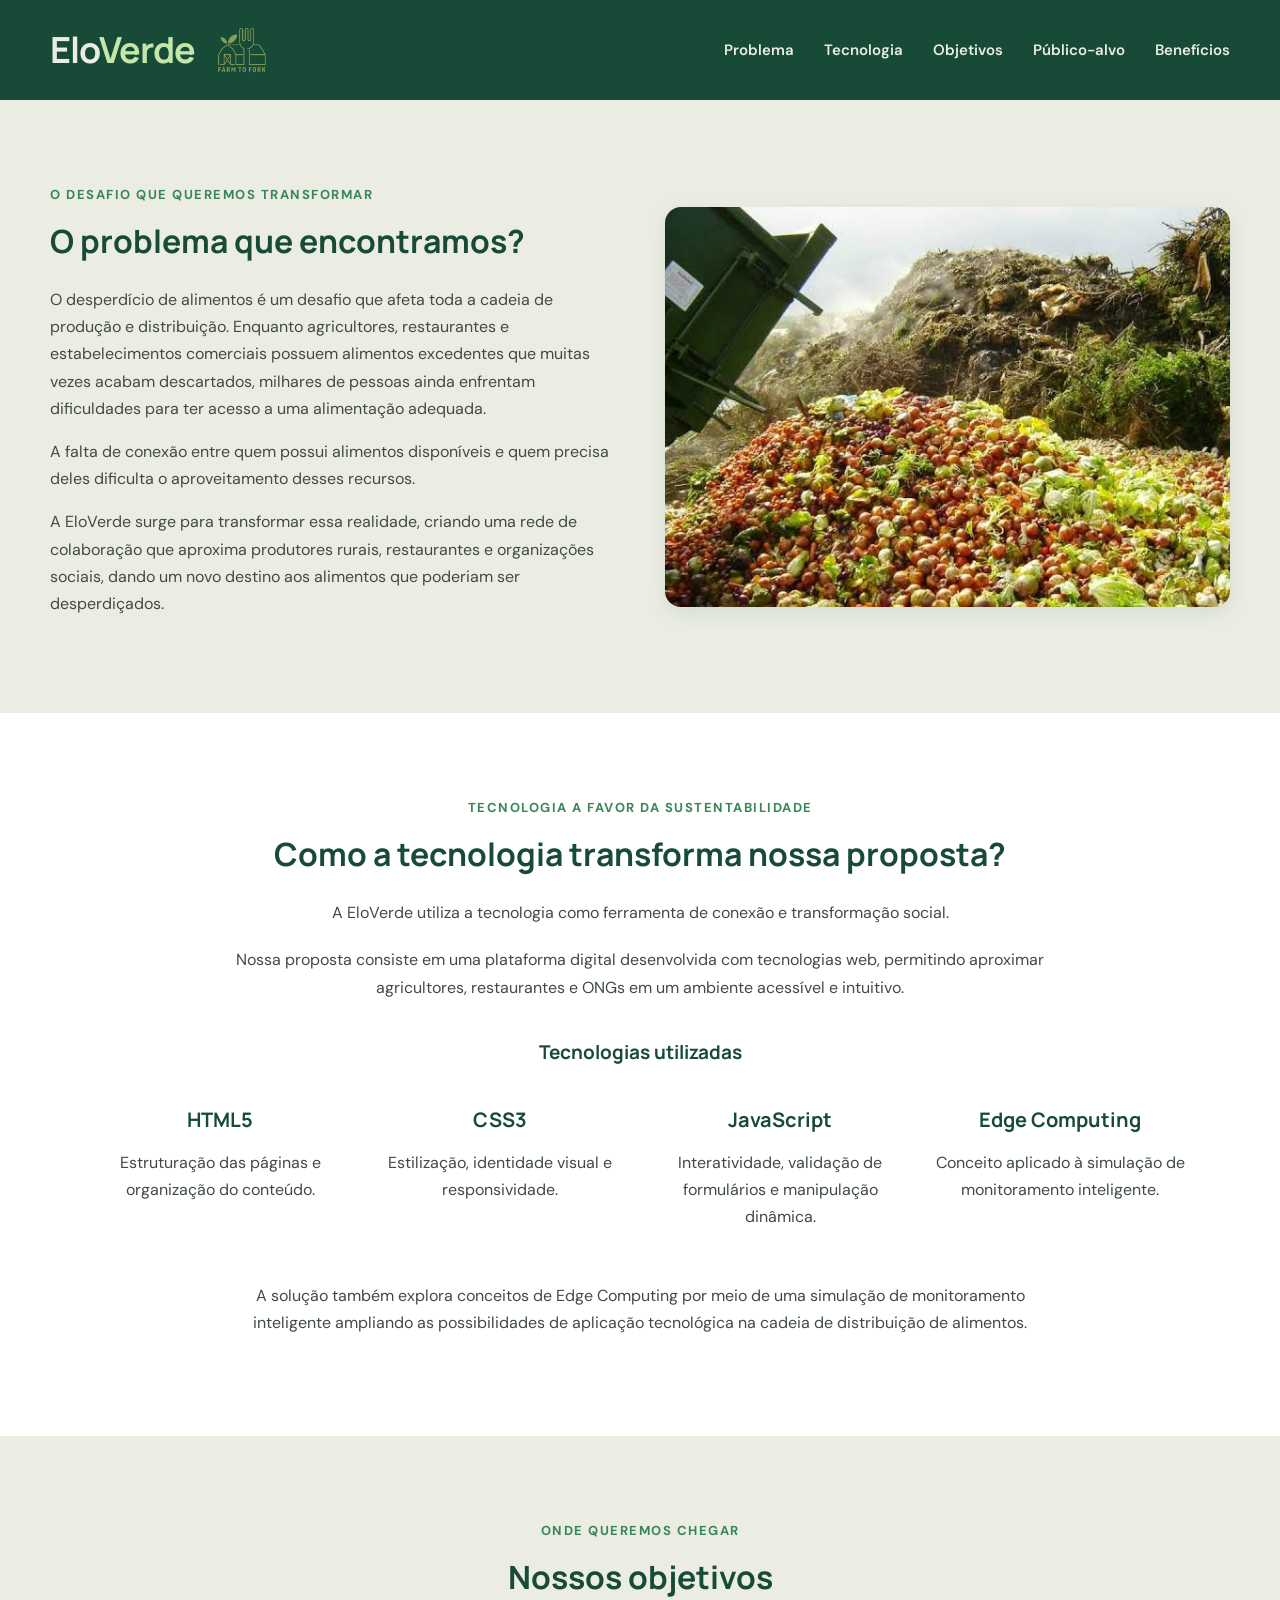
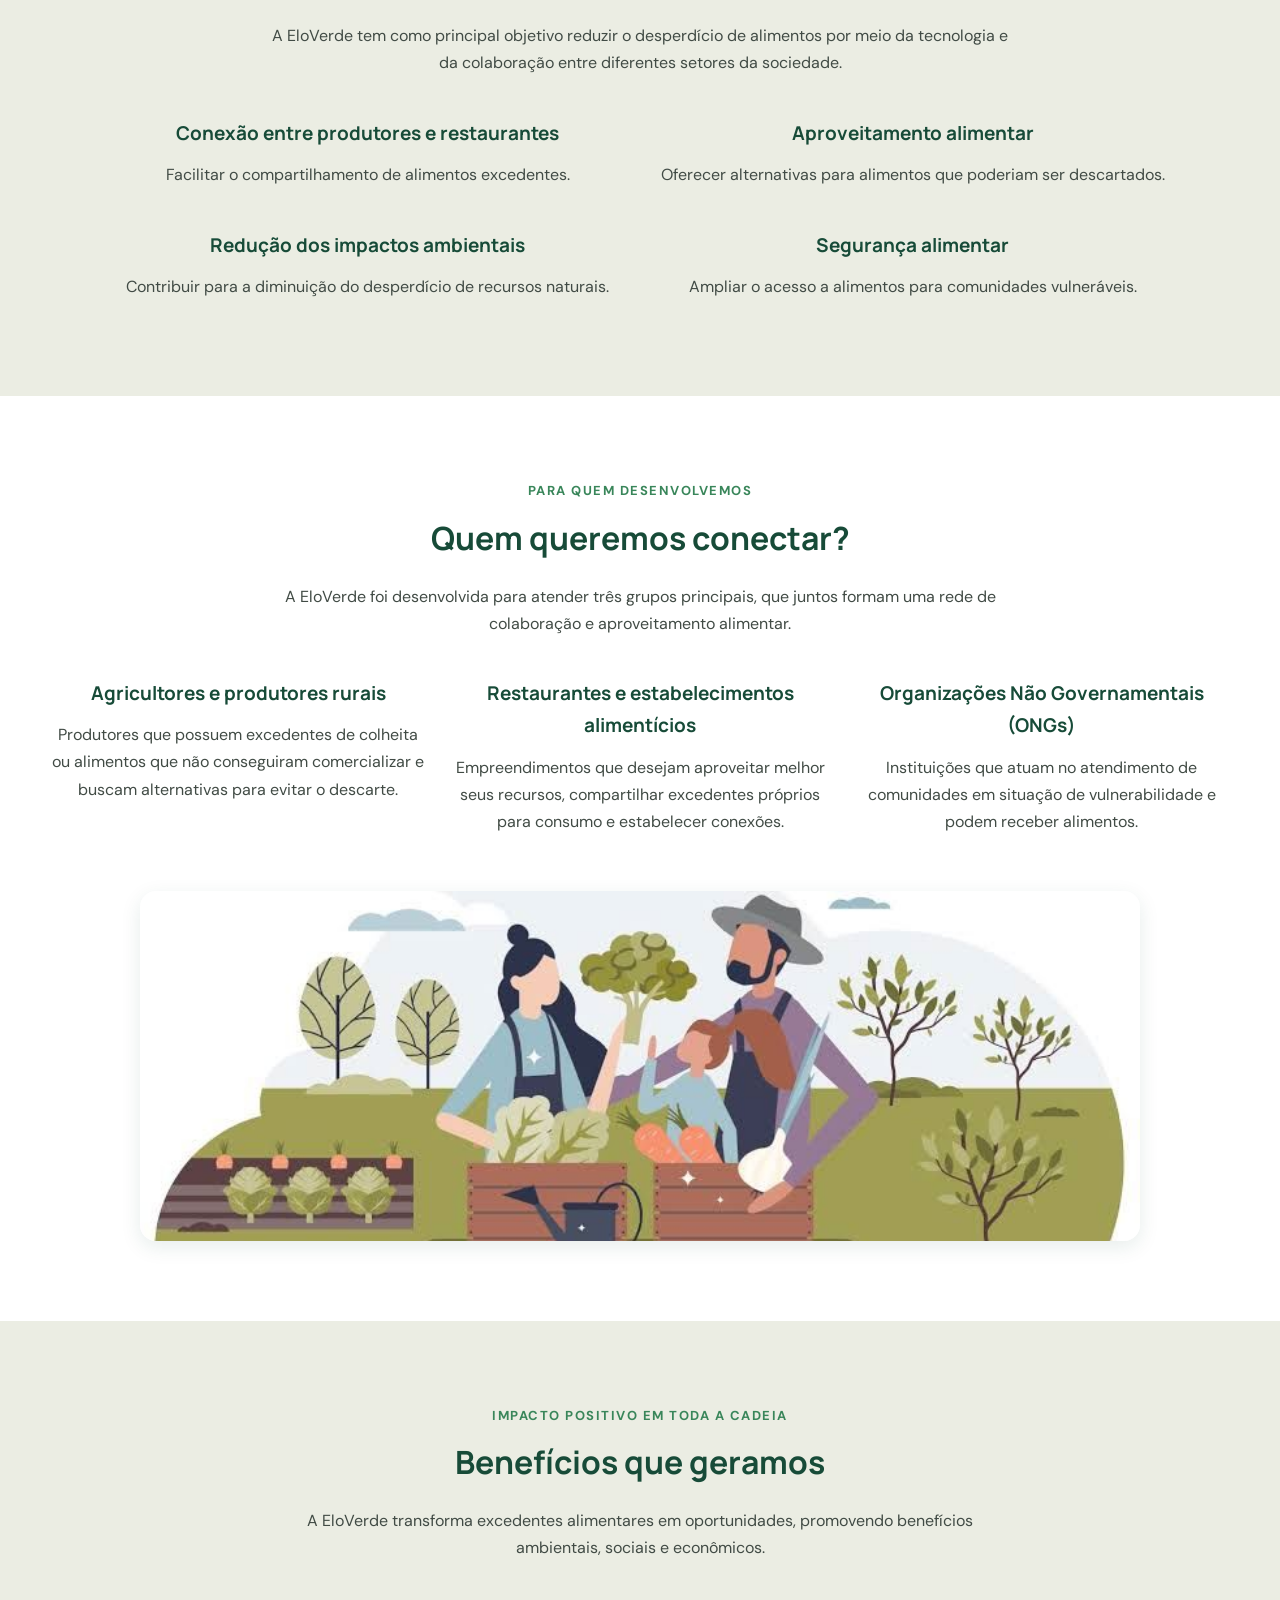
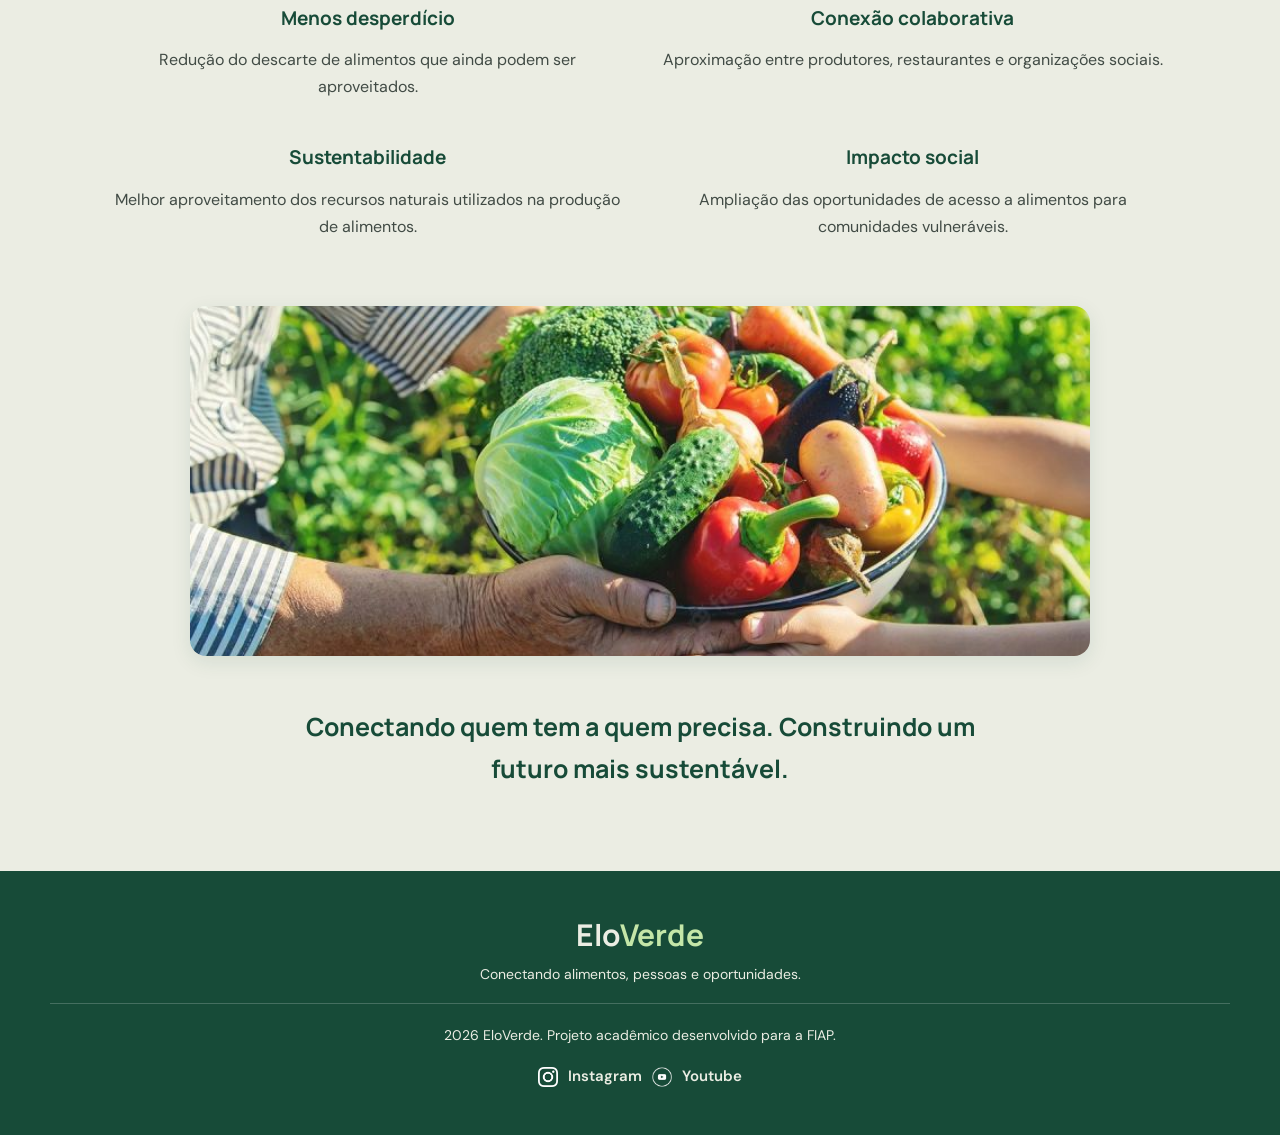
==== index.html @ 02ad283c "feat: Copia do front end feita" ====
<!DOCTYPE html>
<html lang="pt-BR">

<head>
    <meta charset="UTF-8">
    <meta name="viewport" content="width=device-width, initial-scale=1.0">

    <title>EloVerde | Conectando alimentos e pessoas</title>

    <!-- GOOGLE FONTS -->
    <link rel="preconnect" href="https://fonts.googleapis.com">
    <link rel="preconnect" href="https://fonts.gstatic.com">

    <link href="https://fonts.googleapis.com/css2?family=DM+Sans:wght@400;500;600;700&family=Manrope:wght@500;600;700;800&display=swap" rel="stylesheet">

    <link rel="stylesheet" href="./css/Style.css">

    <!-- ICONE DA ABA -->
    <link rel="shortcut icon" href="./images/FARM_TO_FORK.png" type="image/png">
</head>

<body>

    <!-- HEADER -->
    <header class="header-hero">
        <div class="logo-container">

            <h1>Elo<span>Verde</span></h1>

            <img src="./images/logo-removebg-preview (1).png" alt="Imagem da fazenda com o garfo no centro, identificando que a comida é acessível a todos">

        </div>

        <nav aria-label="Menu principal">
            <ul class="header-menu">

                <li><a href="#problema">Problema</a></li>
                <li><a href="#tecnologia">Tecnologia</a></li>
                <li><a href="#objetivos">Objetivos</a></li>
                <li><a href="#publico-alvo">Público-alvo</a></li>
                <li><a href="#beneficios">Benefícios</a></li>

            </ul>
        </nav>

    </header>


    <main>

        <!-- SEÇÃO 1: PROBLEMA -->
        <section class="problema" id="problema">

            <div class="textoProblema">

                <span class="subtitulo">O desafio que queremos transformar</span>

                <h2>O problema que encontramos?</h2>

                <p>
                    O desperdício de alimentos é um desafio que afeta
                    toda a cadeia de produção e distribuição. Enquanto
                    agricultores, restaurantes e estabelecimentos
                    comerciais possuem alimentos excedentes que muitas
                    vezes acabam descartados, milhares de pessoas ainda
                    enfrentam dificuldades para ter acesso a uma
                    alimentação adequada.
                </p>

                <p>
                    A falta de conexão entre quem possui alimentos
                    disponíveis e quem precisa deles dificulta o
                    aproveitamento desses recursos.
                </p>

                <p>
                    A EloVerde surge para transformar essa realidade,
                    criando uma rede de colaboração que aproxima
                    produtores rurais, restaurantes e organizações
                    sociais, dando um novo destino aos alimentos que
                    poderiam ser desperdiçados.
                </p>

            </div>

            <img src="./images/Desperdicio_alimento.jpg" alt="Alimentos desperdiçados e descartados">

        </section>


        <!-- SEÇÃO 2: TECNOLOGIA -->
        <section class="tecnologia" id="tecnologia">

            <div class="textoTecnologia">

                <span class="subtitulo">Tecnologia a favor da sustentabilidade</span>

                <h2>Como a tecnologia transforma nossa proposta?</h2>

                <p>
                    A EloVerde utiliza a tecnologia como ferramenta de conexão e transformação social.
                </p>

                <p>
                    Nossa proposta consiste em uma plataforma digital desenvolvida com tecnologias web, permitindo aproximar agricultores, restaurantes e ONGs em um ambiente acessível e intuitivo.
                </p>

                <h3>Tecnologias utilizadas</h3>

                <div class="lista-tecnologias">

                    <div class="card-tecnologia">
                        <h4>HTML5</h4>
                        <p>Estruturação das páginas e organização do conteúdo.</p>
                    </div>

                    <div class="card-tecnologia">
                        <h4>CSS3</h4>
                        <p>Estilização, identidade visual e responsividade.</p>
                    </div>

                    <div class="card-tecnologia">
                        <h4>JavaScript</h4>
                        <p>Interatividade, validação de formulários e manipulação dinâmica.</p>
                    </div>

                    <div class="card-tecnologia">
                        <h4>Edge Computing</h4>
                        <p>Conceito aplicado à simulação de monitoramento inteligente.</p>
                    </div>

                </div>

                <p>
                    A solução também explora conceitos de Edge Computing por meio de uma simulação de monitoramento inteligente ampliando as possibilidades de aplicação tecnológica  na cadeia de distribuição de alimentos.
                </p>

            </div>

        </section>


        <!-- SEÇÃO 3: OBJETIVOS -->
        <section class="objetivos" id="objetivos">

            <span class="subtitulo">Onde queremos chegar</span>

            <h2>Nossos objetivos</h2>

            <p class="introducao">
                A EloVerde tem como principal objetivo reduzir o desperdício de alimentos por meio da tecnologia e da colaboração entre diferentes setores da sociedade.
            </p>

            <div class="lista-objetivos">

                <div class="card-objetivo">
                    <h3>Conexão entre produtores e restaurantes</h3>
                    <p>Facilitar o compartilhamento de alimentos excedentes.</p>
                </div>

                <div class="card-objetivo">
                    <h3>Aproveitamento alimentar</h3>
                    <p>Oferecer alternativas para alimentos que poderiam ser descartados.</p>
                </div>

                <div class="card-objetivo">
                    <h3>Redução dos impactos ambientais</h3>
                    <p>Contribuir para a diminuição do desperdício de recursos naturais.</p>
                </div>

                <div class="card-objetivo">
                    <h3>Segurança alimentar</h3>
                    <p>Ampliar o acesso a alimentos para comunidades vulneráveis.</p>
                </div>

            </div>

        </section>


        <!-- SEÇÃO 4: PÚBLICO-ALVO -->
        <section class="publico-alvo" id="publico-alvo">

            <span class="subtitulo">Para quem desenvolvemos</span>

            <h2>Quem queremos conectar?</h2>

            <p class="introducao">
                A EloVerde foi desenvolvida para atender três grupos principais, que juntos formam uma rede de colaboração e aproveitamento alimentar.
            </p>

            <div class="lista-publico">

                <div class="card-publico">
                    <h3>Agricultores e produtores rurais</h3>
                    <p>
                        Produtores que possuem excedentes de colheita ou alimentos que não conseguiram comercializar e buscam alternativas para evitar o descarte.
                    </p>
                </div>

                <div class="card-publico">
                    <h3>Restaurantes e estabelecimentos alimentícios</h3>
                    <p>
                        Empreendimentos que desejam aproveitar melhor seus recursos, compartilhar excedentes próprios para consumo e estabelecer conexões.
                    </p>
                </div>

                <div class="card-publico">
                    <h3>Organizações Não Governamentais (ONGs)</h3>
                    <p>
                        Instituições que atuam no atendimento de comunidades em situação de vulnerabilidade e podem receber alimentos.
                    </p>
                </div>

            </div>

            <img src="./images/familia produtora campo.jpg" alt="Família de produtores rurais em ambiente agrícola">

        </section>


        <!-- SEÇÃO 5: BENEFÍCIOS -->
        <section class="beneficios" id="beneficios">

            <span class="subtitulo">Impacto positivo em toda a cadeia</span>

            <h2>Benefícios que geramos</h2>

            <p class="introducao">
                A EloVerde transforma excedentes alimentares em oportunidades, promovendo benefícios ambientais, sociais e econômicos.
            </p>

            <div class="lista-beneficios">

                <div class="card-beneficio">
                    <h3> Menos desperdício </h3>
                    <p>
                        Redução do descarte de alimentos que ainda podem ser aproveitados.
                    </p>
                </div>

                <div class="card-beneficio">
                    <h3> Conexão colaborativa</h3>
                    <p>
                        Aproximação entre produtores, restaurantes e organizações sociais.
                    </p>
                </div>

                <div class="card-beneficio">
                    <h3> Sustentabilidade</h3>
                    <p>
                        Melhor aproveitamento dos recursos naturais utilizados na produção de alimentos.
                    </p>
                </div>

                <div class="card-beneficio">
                    <h3> Impacto social</h3>
                    <p>
                        Ampliação das oportunidades de acesso a alimentos para comunidades vulneráveis.
                    </p>
                </div>

            </div>

            <img src="./images/Cesta_de_Alimentos.jpeg" alt="Cesta de alimentos representando o aproveitamento e a distribuição de alimentos" >

            <h3 class="frase-final">
                Conectando quem tem a quem precisa. Construindo um futuro mais sustentável.
            </h3>

        </section>

    </main>

    <footer class="footer">

        <h2>Elo<span>Verde</span></h2>

        <p>
            Conectando alimentos, pessoas e oportunidades.
        </p>

        <p class="copyright">
          2026 EloVerde. Projeto acadêmico desenvolvido para a FIAP.
        </p>

        <div class="redesfooter">
            <img src="./images/LOGO BRANCO REDE SOCIAL INSTAGRAM PNG TRANSPARENTE SEM FUNDO.png" alt="ICONE DO INSTAGRAM">
            <a href="https://www.instagram.com/eloverdebrasil?utm_source=ig_web_button_share_sheet&xtok=ZDNlZDc0MzIxNw%3D%3D">Instagram</a>

            <img src="./images/you2-removebg-preview.png" alt="ICONE DO YOUTUBE">
            <a href="https://www.youtube.com/@eloverdebrasil">Youtube</a>
        </div>

    </footer>

</body>
</html>
---- css/Style.css ----
:root {

    /* CORES */
    --color-green-700: #174b38;
    --color-green-500: #39865A;
    --color-green-300: #C4E6A8;
    --color-white-300: #ebede3;
    --color-white-000: #ffffff;
    --color-grey-300: #414B45;

    /* ESPAÇAMENTOS */
    --spacing-lg: 50px;
    --spacing-md: 32px;
    --spacing-sh: 25px;

    /* BORDAS E SOMBRAS */
    --radius-md: 16px;
    --shadow-card: 0 6px 20px rgba(23, 75, 56, 0.10);

}


/* =========================================
   2. RESET E CONFIGURAÇÕES GERAIS
========================================= */

* {
    margin: 0;
    padding: 0;
    box-sizing: border-box;
}

html {
    scroll-behavior: smooth;
}

body {
    background-color: var(--color-white-300);
    color: var(--color-grey-300);

    font-family: 'DM Sans', sans-serif;
    line-height: 1.7;
}

ul,
ol {
    list-style: none;
}

img {
    max-width: 100%;
    display: block;
    object-fit: cover;
}

section {
    padding: 80px var(--spacing-lg);
    scroll-margin-top: 110px;
}

h1,
h2,
h3,
h4 {
    font-family: 'Manrope', sans-serif;
}

h2 {
    color: var(--color-green-700);
    font-size: 32px;
    line-height: 1.25;
    margin-bottom: 25px;
}

h3 {
    color: var(--color-green-700);
    font-size: 19px;
    margin-bottom: 12px;
}

p {
    font-size: 16px;
    margin-bottom: 16px;
}


/* =========================================
   3. CABEÇALHO
========================================= */

.header-hero {
    background-color: var(--color-green-700);

    min-height: 90px;

    display: flex;
    align-items: center;
    justify-content: space-between;

    padding: 15px var(--spacing-lg);
}

/* AGRUPAMENTO DO TITULO E LOGO */
.logo-container {
    display: flex;
    align-items: center;
    gap: 12px;
}

.logo-container img {
    width: 70px;
    height: 70px;
    object-fit: contain;
}

.header-hero h1 {
    font-size: 36px;
    color: var(--color-white-300);
    letter-spacing: -1px;
}

.header-hero h1 span,
.footer h2 span {
    color: var(--color-green-300);
}

.header-menu {
    display: flex;
    align-items: center;
    gap: 30px;
}

.header-menu a {
    text-decoration: none;

    font-weight: 600;
    font-size: 15px;

    color: var(--color-white-300);

    transition: color 0.3s ease;
}

.header-menu a:hover {
    color: var(--color-green-300);
}


/* =========================================
   4. ELEMENTOS COMPARTILHADOS
========================================= */

.subtitulo {
    display: inline-block;

    color: var(--color-green-500);

    font-size: 13px;
    font-weight: 700;
    letter-spacing: 1.5px;
    text-transform: uppercase;

    margin-bottom: 15px;
}

.introducao {
    max-width: 750px;
    margin: 0 auto 35px;
}


/* =========================================
   5. SEÇÃO PROBLEMA
========================================= */

.problema {
    display: flex;
    align-items: center;
    justify-content: space-between;

    gap: 50px;
}

.textoProblema {
    flex: 1;
    max-width: 600px;
}

.problema img {
    flex: 1;

    width: 45%;
    height: 400px;

    border-radius: var(--radius-md);
    box-shadow: var(--shadow-card);
}


/* =========================================
   6. SEÇÃO TECNOLOGIA
========================================= */

.tecnologia {
    background-color: var(--color-white-000);
    text-align: center;
}

.textoTecnologia {
    max-width: 1100px;
    margin: 0 auto;
}

.textoTecnologia > p {
    max-width: 850px;
    margin: 0 auto 20px;
}

.textoTecnologia h3 {
    margin: 35px 0 20px;
}

.lista-tecnologias {
    display: flex;
    flex-direction: row;
    flex-wrap: wrap;
    justify-content: center;
    align-items: stretch;
    gap: 20px;

    margin: 35px 0;
}

.card-tecnologia {
    flex: 1 1 220px;
}

.card-tecnologia:hover {
    transform: translateY(-5px);
}

.card-tecnologia h4 {
    color: var(--color-green-700);
    font-size: 20px;
    margin-bottom: 12px;
}


/* =========================================
   7. SEÇÃO OBJETIVOS
========================================= */

.objetivos {
    text-align: center;
}

.lista-objetivos {
    display: flex;
    flex-direction: row;
    flex-wrap: wrap;
    justify-content: center;
    align-items: stretch;
    gap: 25px;

    max-width: 1100px;
    margin: 40px auto 0;
}

.card-objetivo {
    flex: 1 1 400px;
    max-width: 520px;
}

.card-objetivo:hover {
    transform: translateY(-5px);
}



/* =========================================
   8. SEÇÃO PÚBLICO-ALVO
========================================= */

.publico-alvo {
    background-color: var(--color-white-000);
    text-align: center;
}

.lista-publico {
    display: flex;
    flex-direction: row;
    flex-wrap: wrap;
    justify-content: center;
    align-items: stretch;
    gap: 25px;

    max-width: 1200px;
    margin: 40px auto;
}

.card-publico {
    flex: 1 1 280px;
}

.card-publico:hover {
    transform: translateY(-5px);
}

.publico-alvo img {
    width: 100%;
    max-width: 1000px;

    height: 350px;

    margin: 40px auto 0;

    border-radius: var(--radius-md);
    box-shadow: var(--shadow-card);
}


/* =========================================
   9. SEÇÃO BENEFÍCIOS
========================================= */

.beneficios {
    text-align: center;
}

.lista-beneficios {
    display: flex;
    flex-direction: row;
    flex-wrap: wrap;
    justify-content: center;
    align-items: stretch;
    gap: 25px;

    max-width: 1100px;
    margin: 40px auto;
}

.card-beneficio {
    flex: 1 1 400px;
    max-width: 520px;
}

.card-beneficio:hover {
    transform: translateY(-5px);
}

.frase-final {
    margin: 50px auto 0;

    max-width: 700px;

    color: var(--color-green-700);

    font-size: 25px;
}

.beneficios img {
    width: 100%;
    max-width: 900px;
    height: 350px;

    margin: 50px auto 0;

    border-radius: var(--radius-md);
    box-shadow: var(--shadow-card);
}


/* =========================================
   10. RODAPÉ
========================================= */

.footer {
    background-color: var(--color-green-700);
    color: var(--color-white-300);
    padding: 45px var(--spacing-lg);
    text-align: center;

    a {
    text-decoration: none;

    font-weight: 600;
    font-size: 15px;

    color: var(--color-white-300);

    transition: color 0.3s ease;}

    a:hover {
    color: var(--color-green-300);  }
}

.footer h2 {
    color: var(--color-white-300);
    font-size: 30px;
    margin-bottom: 10px;
}

.footer p {
    font-size: 14px;
}

.copyright {
    margin-top: 15px;
    padding-top: 20px;
    border-top: 1px solid rgba(255, 255, 255, 0.2);
    font-size: 12px;

}

.redesfooter{
    display: flex;
    align-items: center;
    justify-content: center;

    gap: 10px;
    
    img{
        width: 20px;
        height: 20px;
    }

}
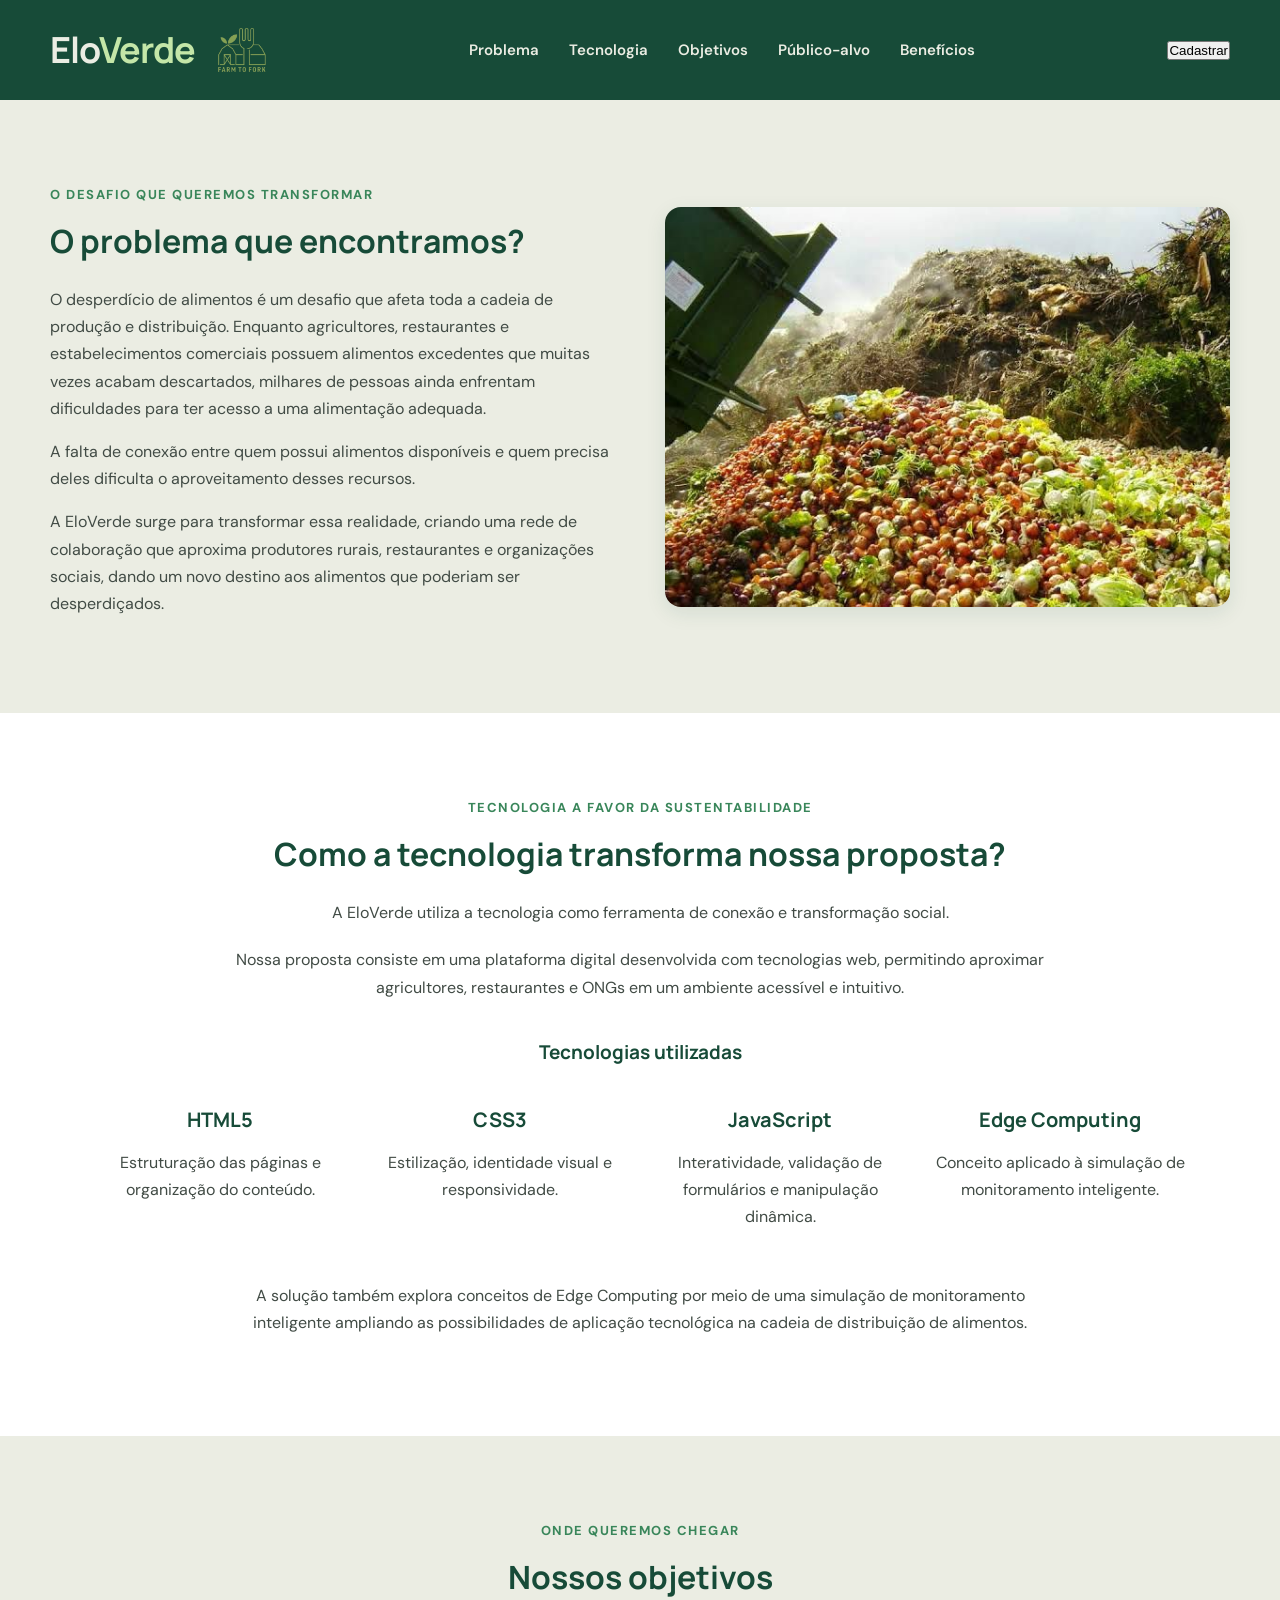
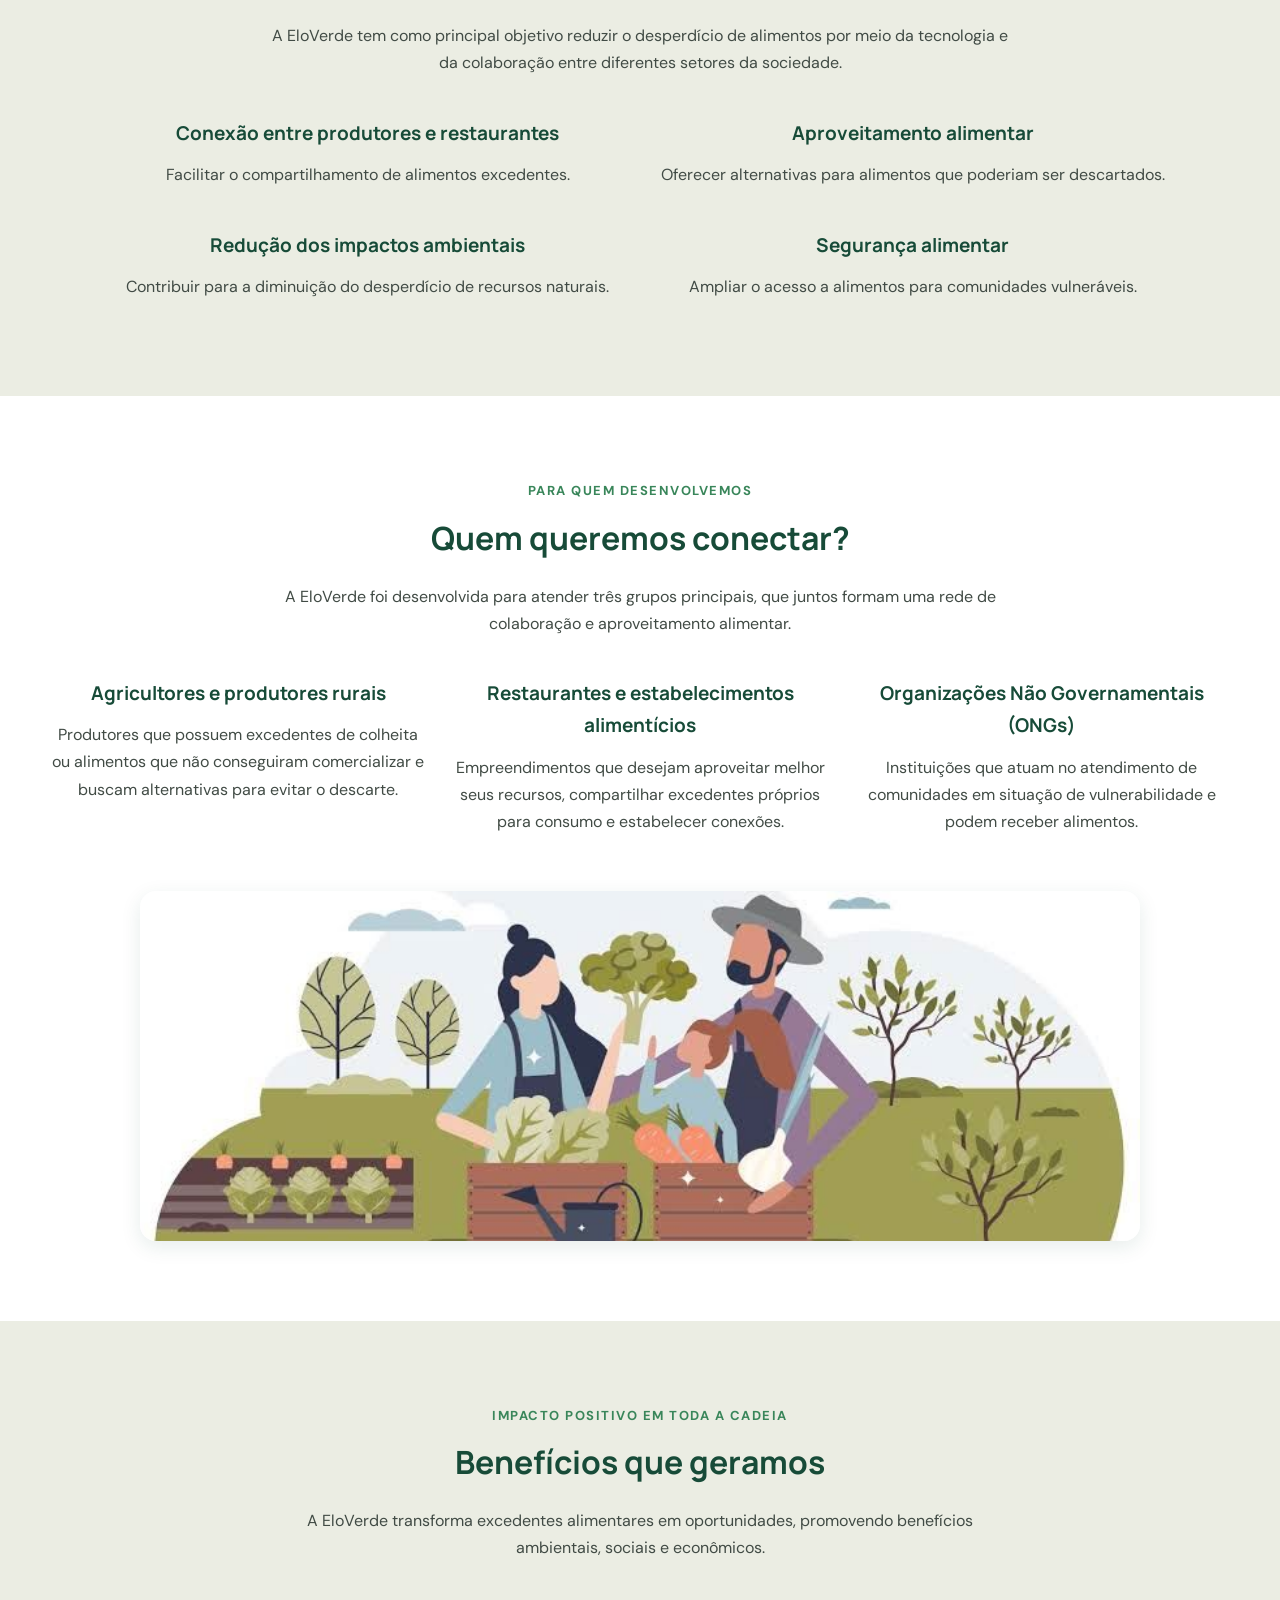
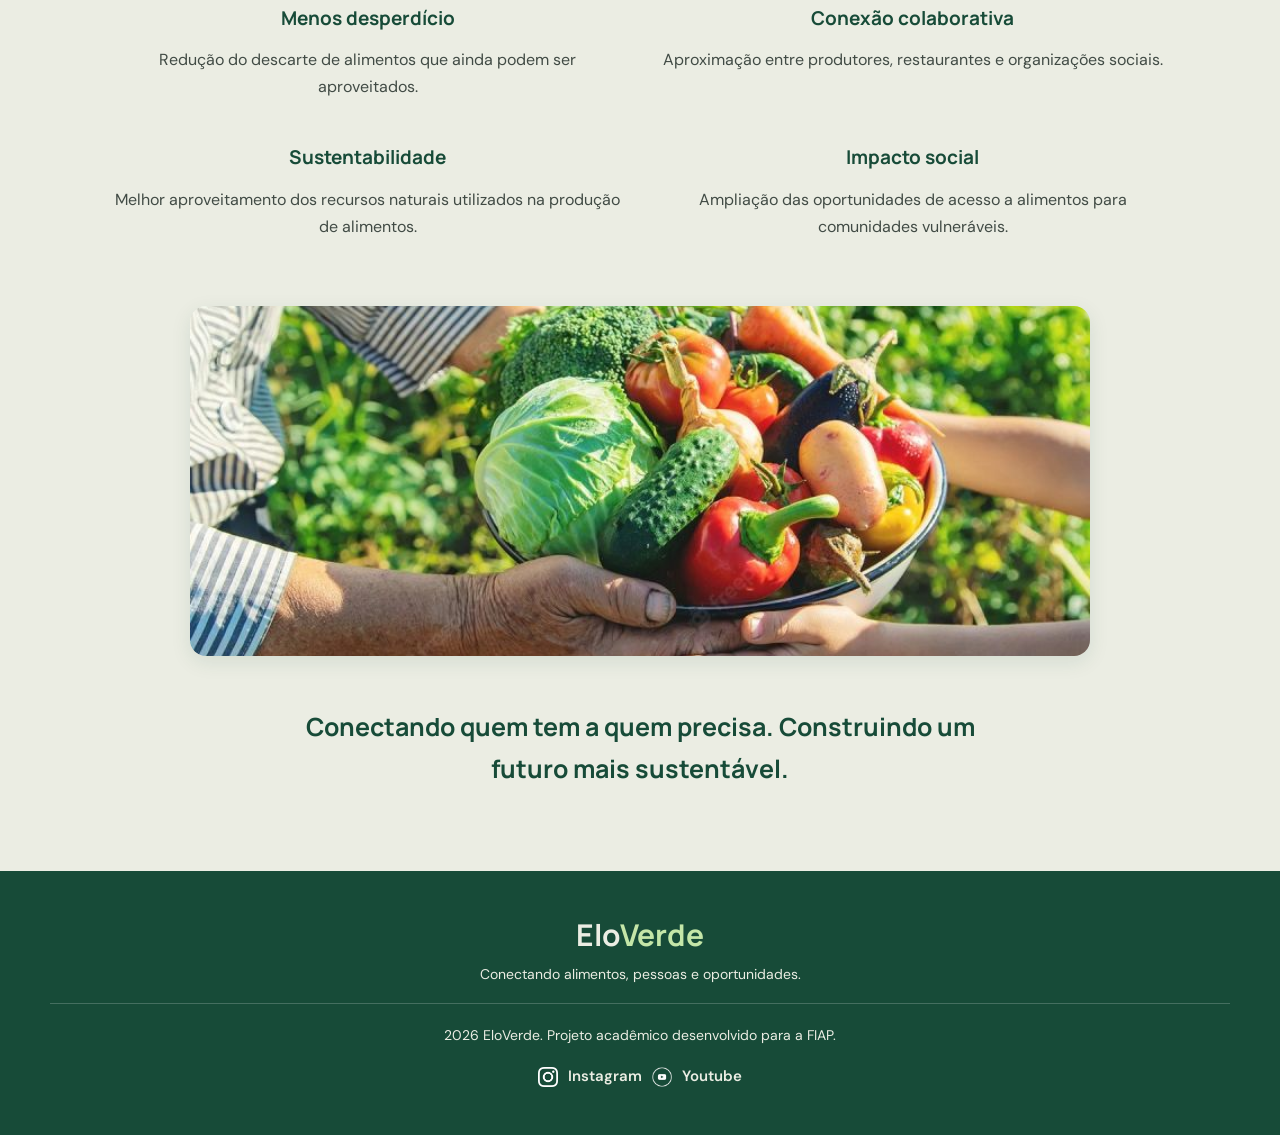
==== commit a6ef3e43: "feat: Seccao pages criada e botão chamando o htlm" ====
--- a/index.html
+++ b/index.html
@@ -20,6 +20,8 @@
 </head>
 
 <body>
+
+
 
     <!-- HEADER -->
     <header class="header-hero">
@@ -42,6 +44,8 @@
 
             </ul>
         </nav>
+
+        <button id="btn-navegar"> Cadastrar </button>
 
     </header>
 
@@ -294,5 +298,14 @@
 
     </footer>
 
+
+
+
+
+
+
+
+    <script src="./js/script.js"></script>
+
 </body>
 </html>
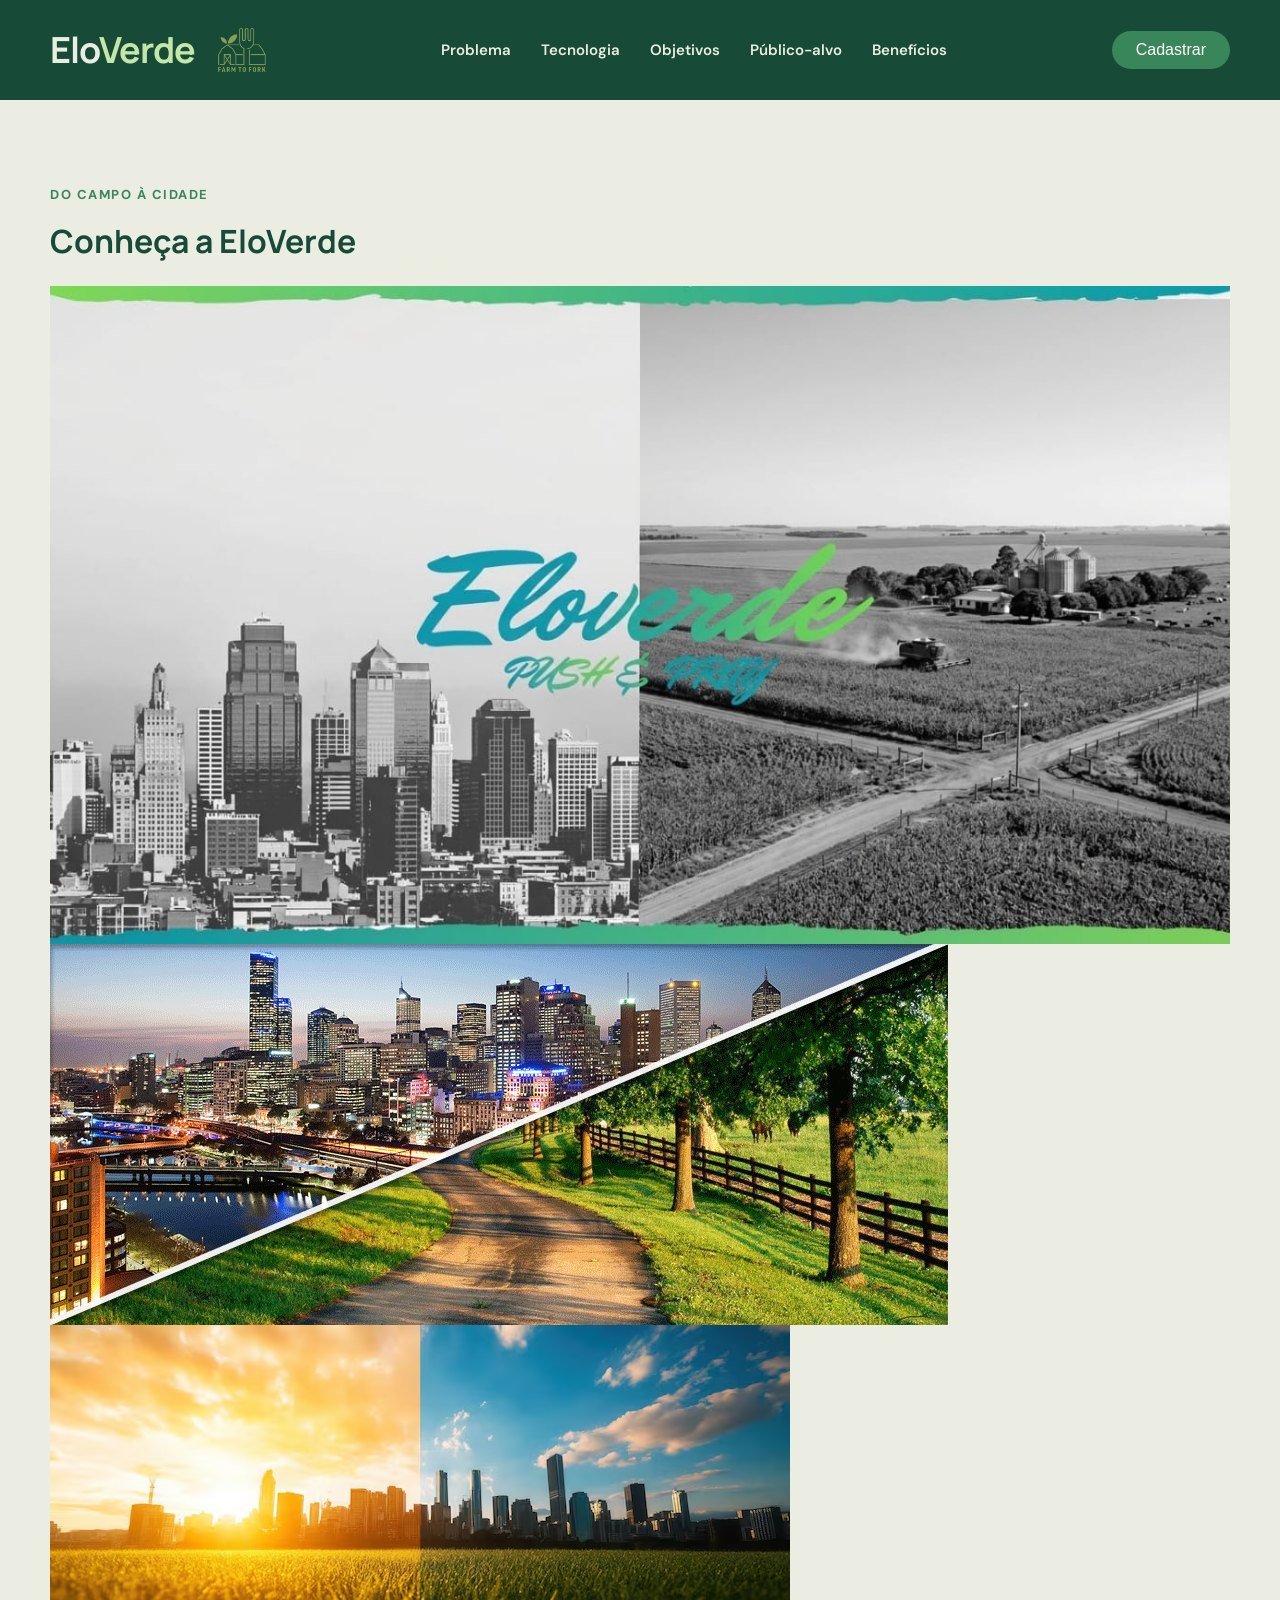
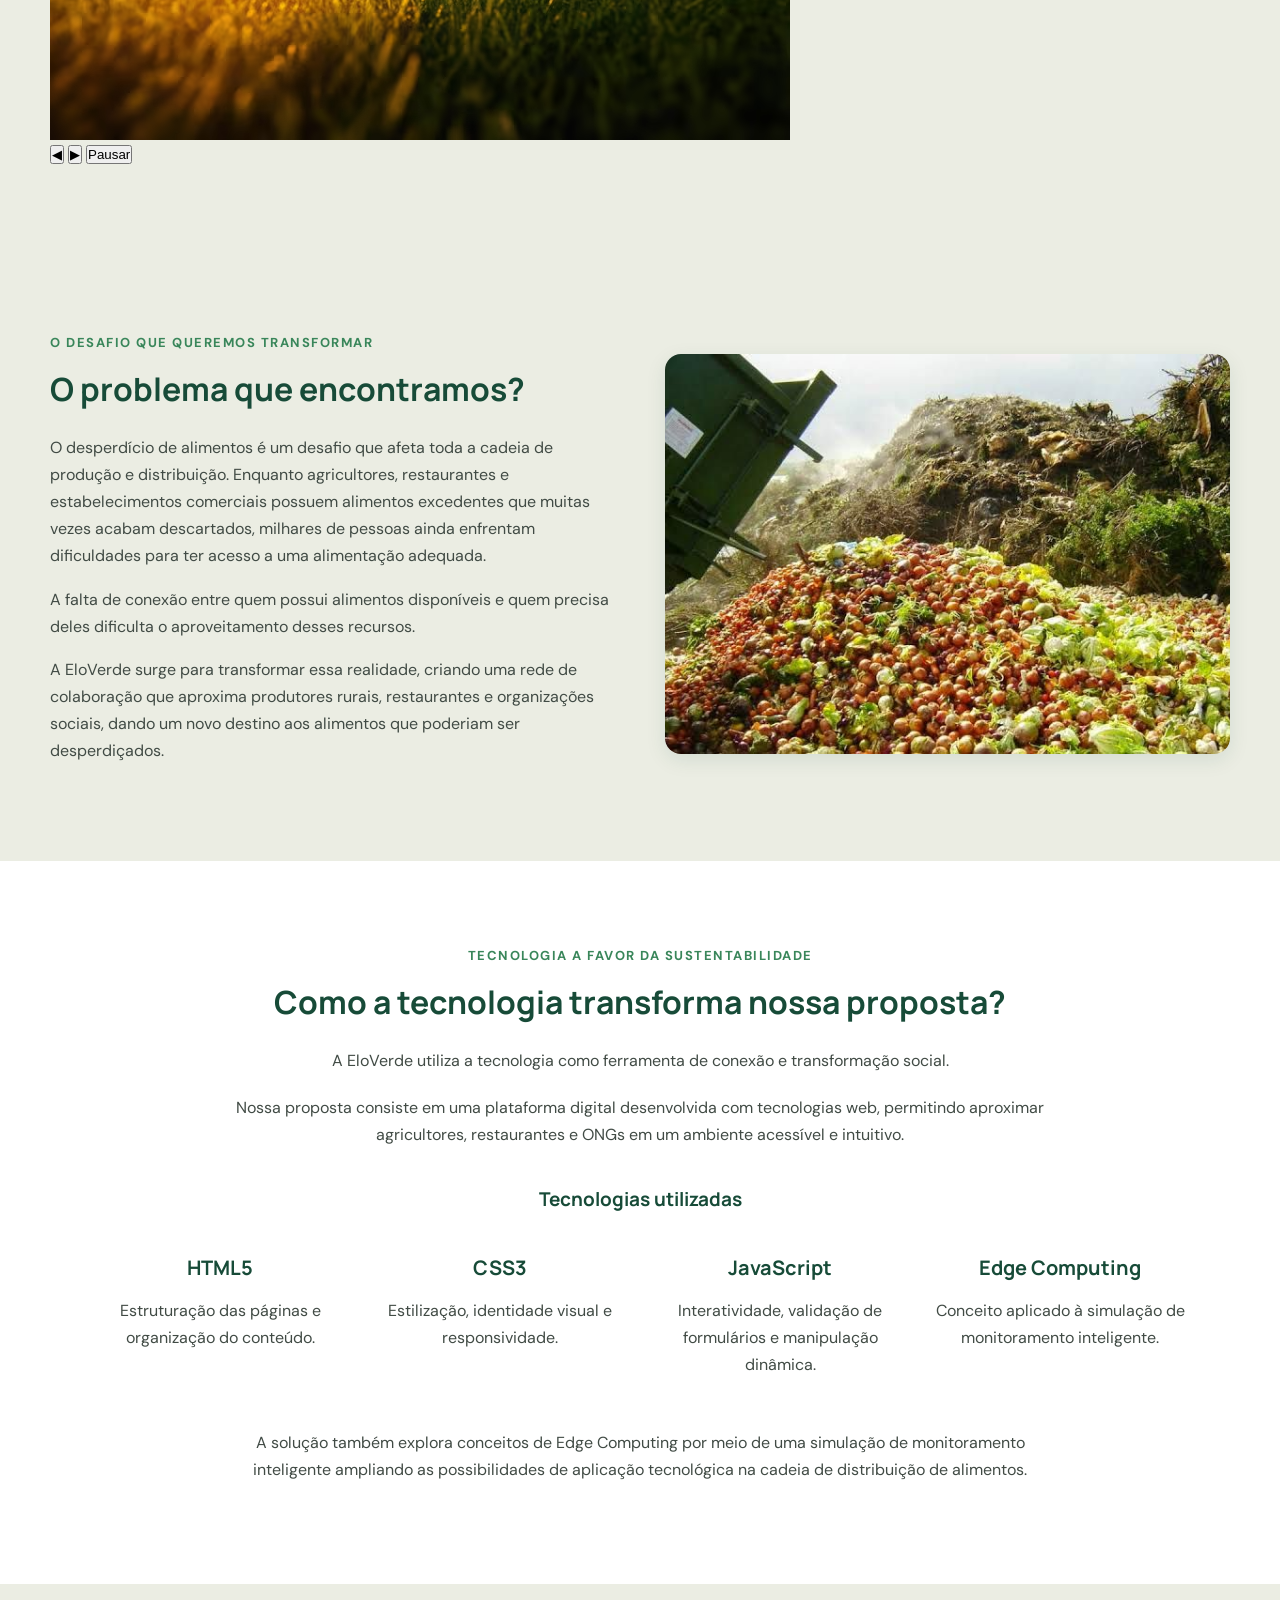
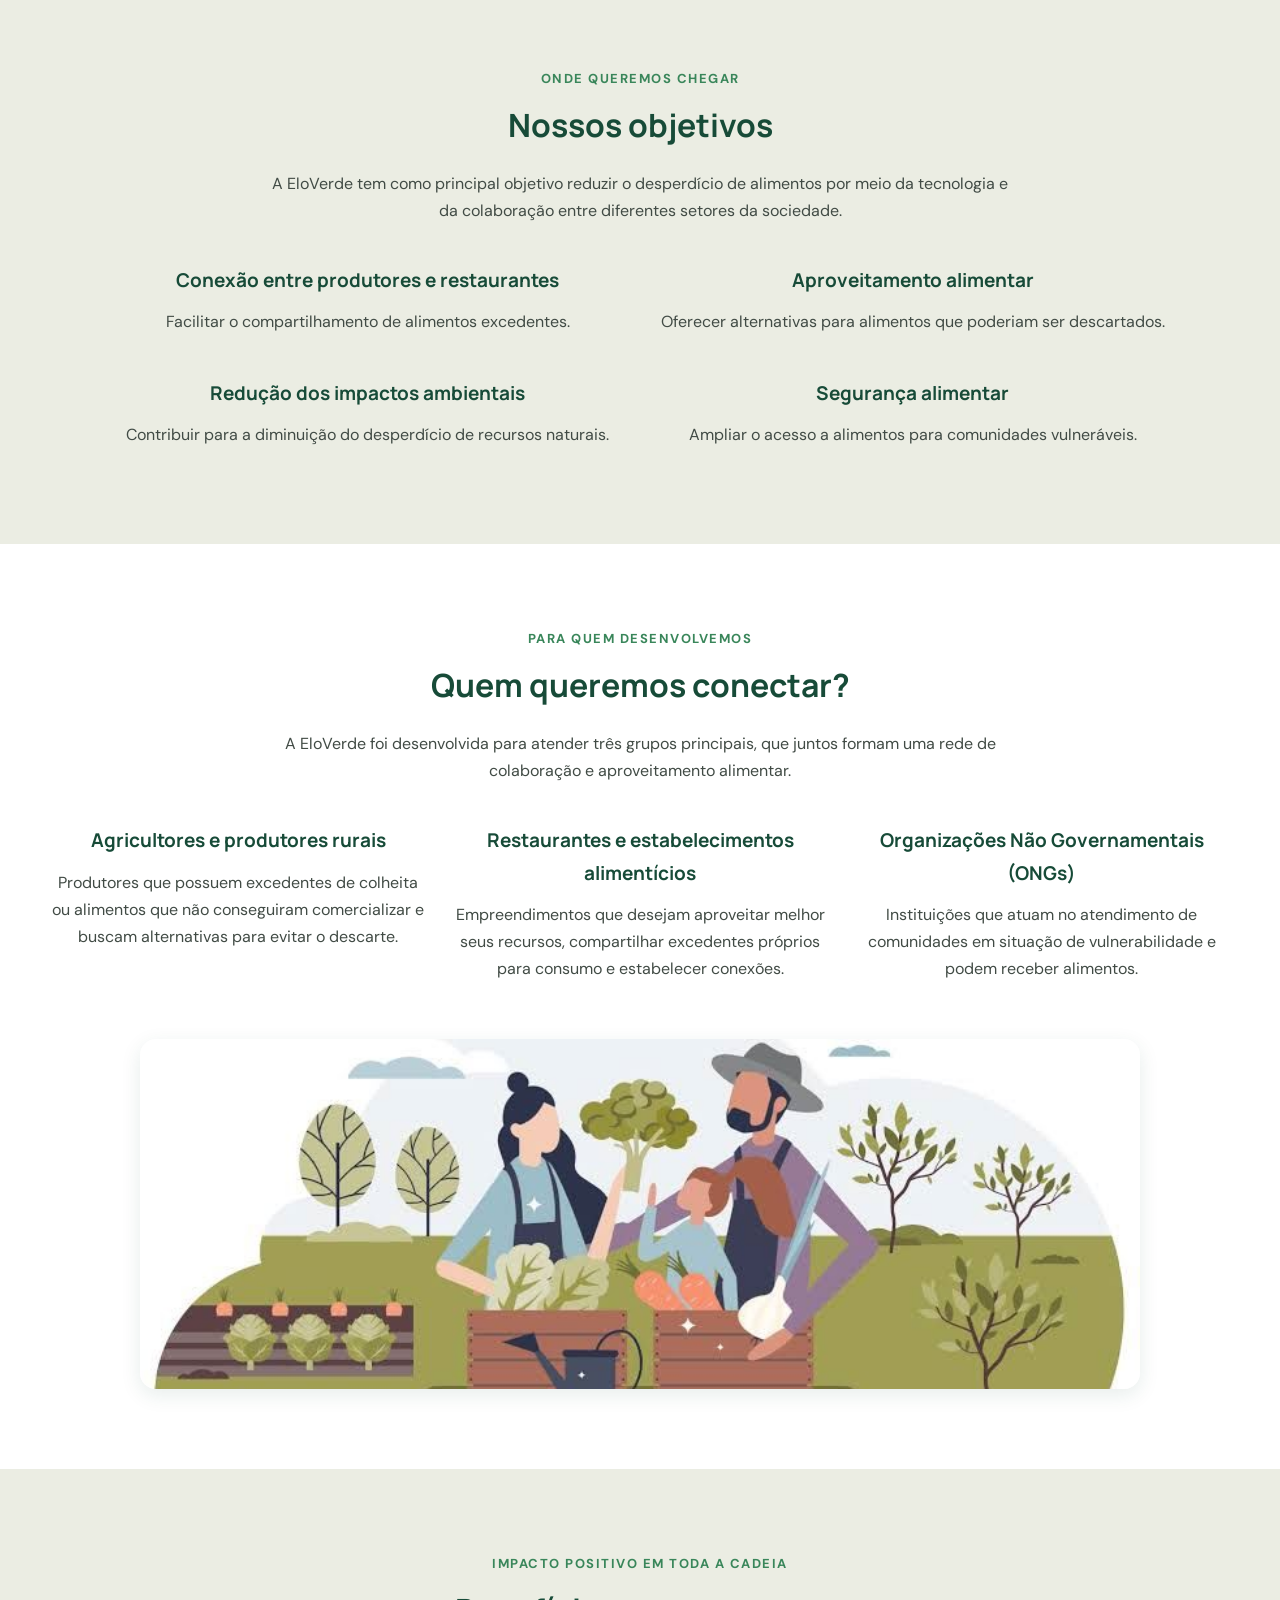
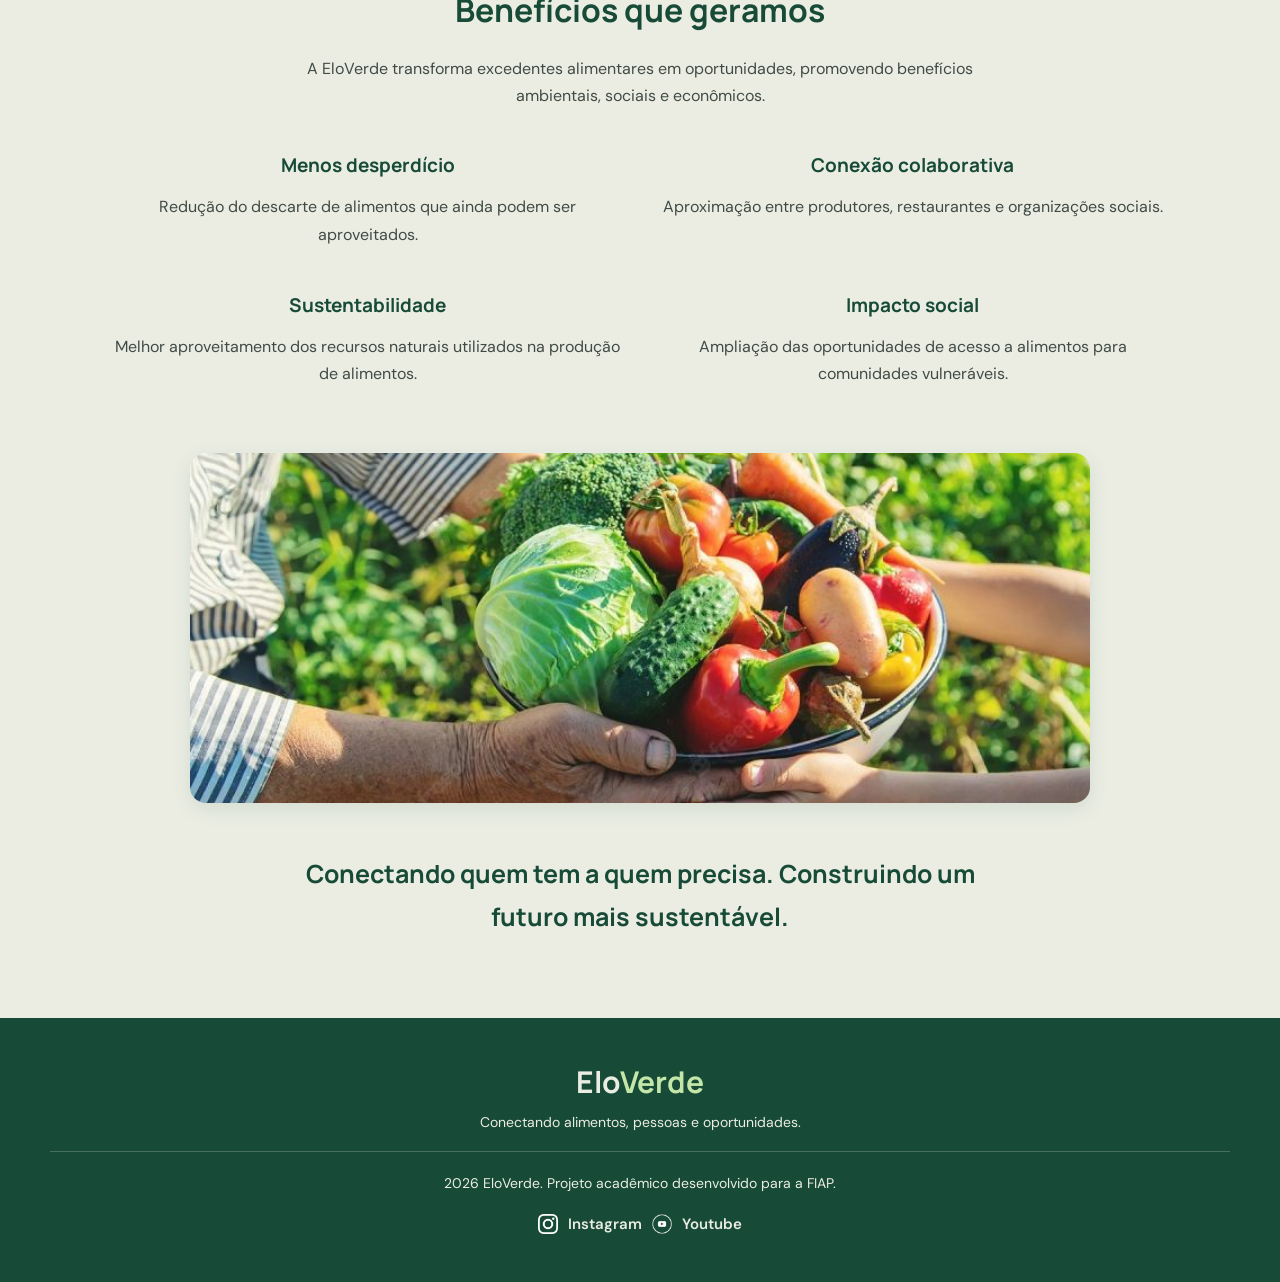
==== commit 9afd4eda: "feat: Inserção dos slides html" ====
--- a/index.html
+++ b/index.html
@@ -51,6 +51,35 @@
 
 
     <main>
+
+                <!-- SEÇÃO 0: GALERIA (SLIDESHOW) -->
+        <section class="galeria" id="galeria">
+
+            <span class="subtitulo">Do campo à cidade</span>
+
+            <h2>Conheça a EloVerde</h2>
+
+            <div class="slide" role="region" aria-label="Galeria de imagens da EloVerde">
+
+                <div class="slider">
+                    <div class="content">
+                        <img src="./images/Slide 1.jpeg" alt="Logo Eloverde sobre uma imagem dividida em preto e branco: à esquerda, a cidade com arranha-céus; à direita, uma plantação com colheitadeira.">
+                        <img src="./images/Slide 2.jpg" alt="Imagem dividida na diagonal: à esquerda, uma cidade ao anoitecer com prédios iluminados e um rio; à direita, um caminho de terra entre gramados verdes e árvores com uma cerca de madeira.">
+                        <img src="./images/Slide-3.png" alt="Imagem dividida ao meio: à esquerda, um gramado e o skyline de uma cidade sob um céu alaranjado de pôr do sol; à direita, o mesmo cenário sob um céu azul com nuvens.">
+                    </div>
+                </div>
+
+                <button id="previousSlide" type="button" aria-label="Slide anterior">◀</button>
+                <button id="nextSlide" type="button" aria-label="Próximo slide">▶</button>
+                <button id="toggleAutoplay" class="pause" type="button">Pausar</button>
+
+                <div class="length-dots" aria-hidden="true">
+                    <span class="dot"></span>
+                </div>
+
+            </div>
+
+        </section>
 
         <!-- SEÇÃO 1: PROBLEMA -->
         <section class="problema" id="problema">
--- a/css/Style.css
+++ b/css/Style.css
@@ -145,6 +145,21 @@
     color: var(--color-green-300);
 }
 
+#btn-navegar {
+    border: none;              
+    border-radius: 25px;      
+    background-color: var(--color-green-500); 
+    color: white;              
+    padding: 10px 24px;        
+    font-size: 16px;           
+    cursor: pointer;           
+    transition: background-color 0.2s ease, color 0.2s ease;          
+
+    :hover {
+        background-color: var(--color-green-300);
+    }
+}
+
 
 /* =========================================
    4. ELEMENTOS COMPARTILHADOS
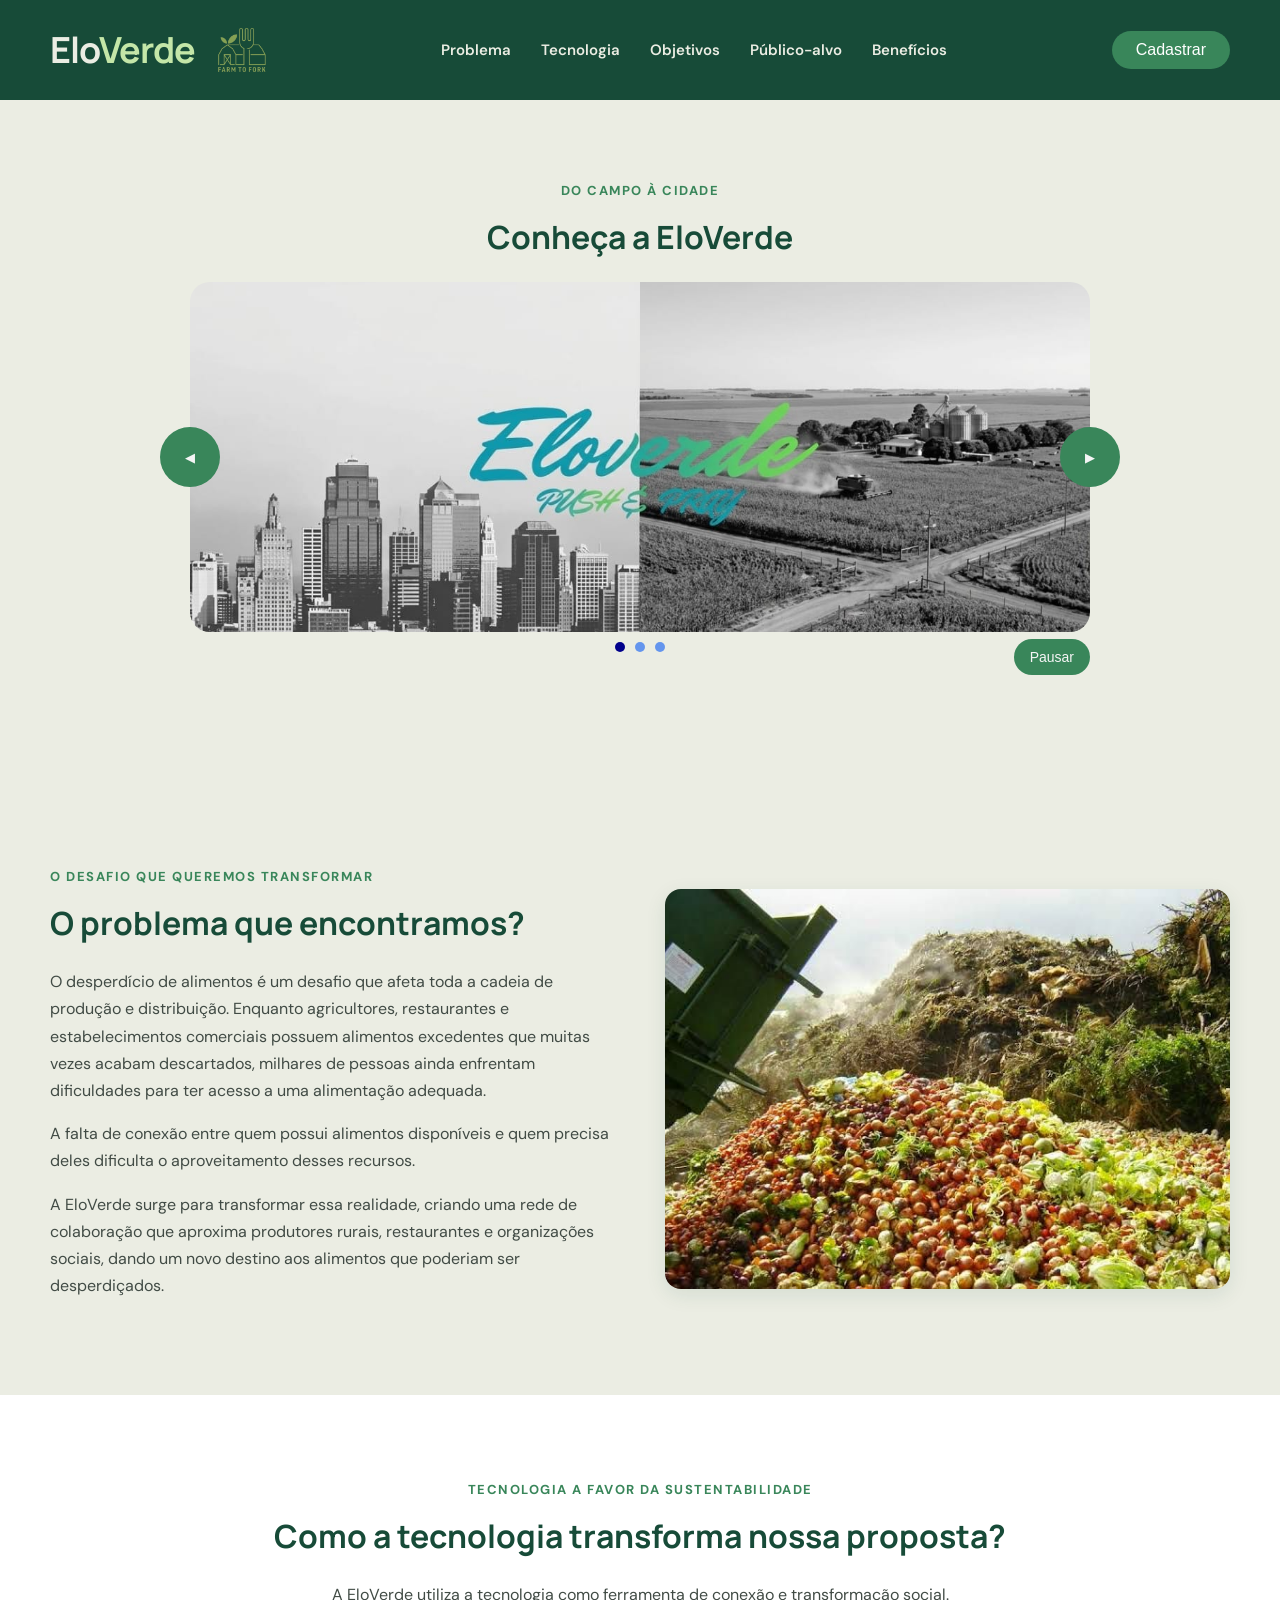
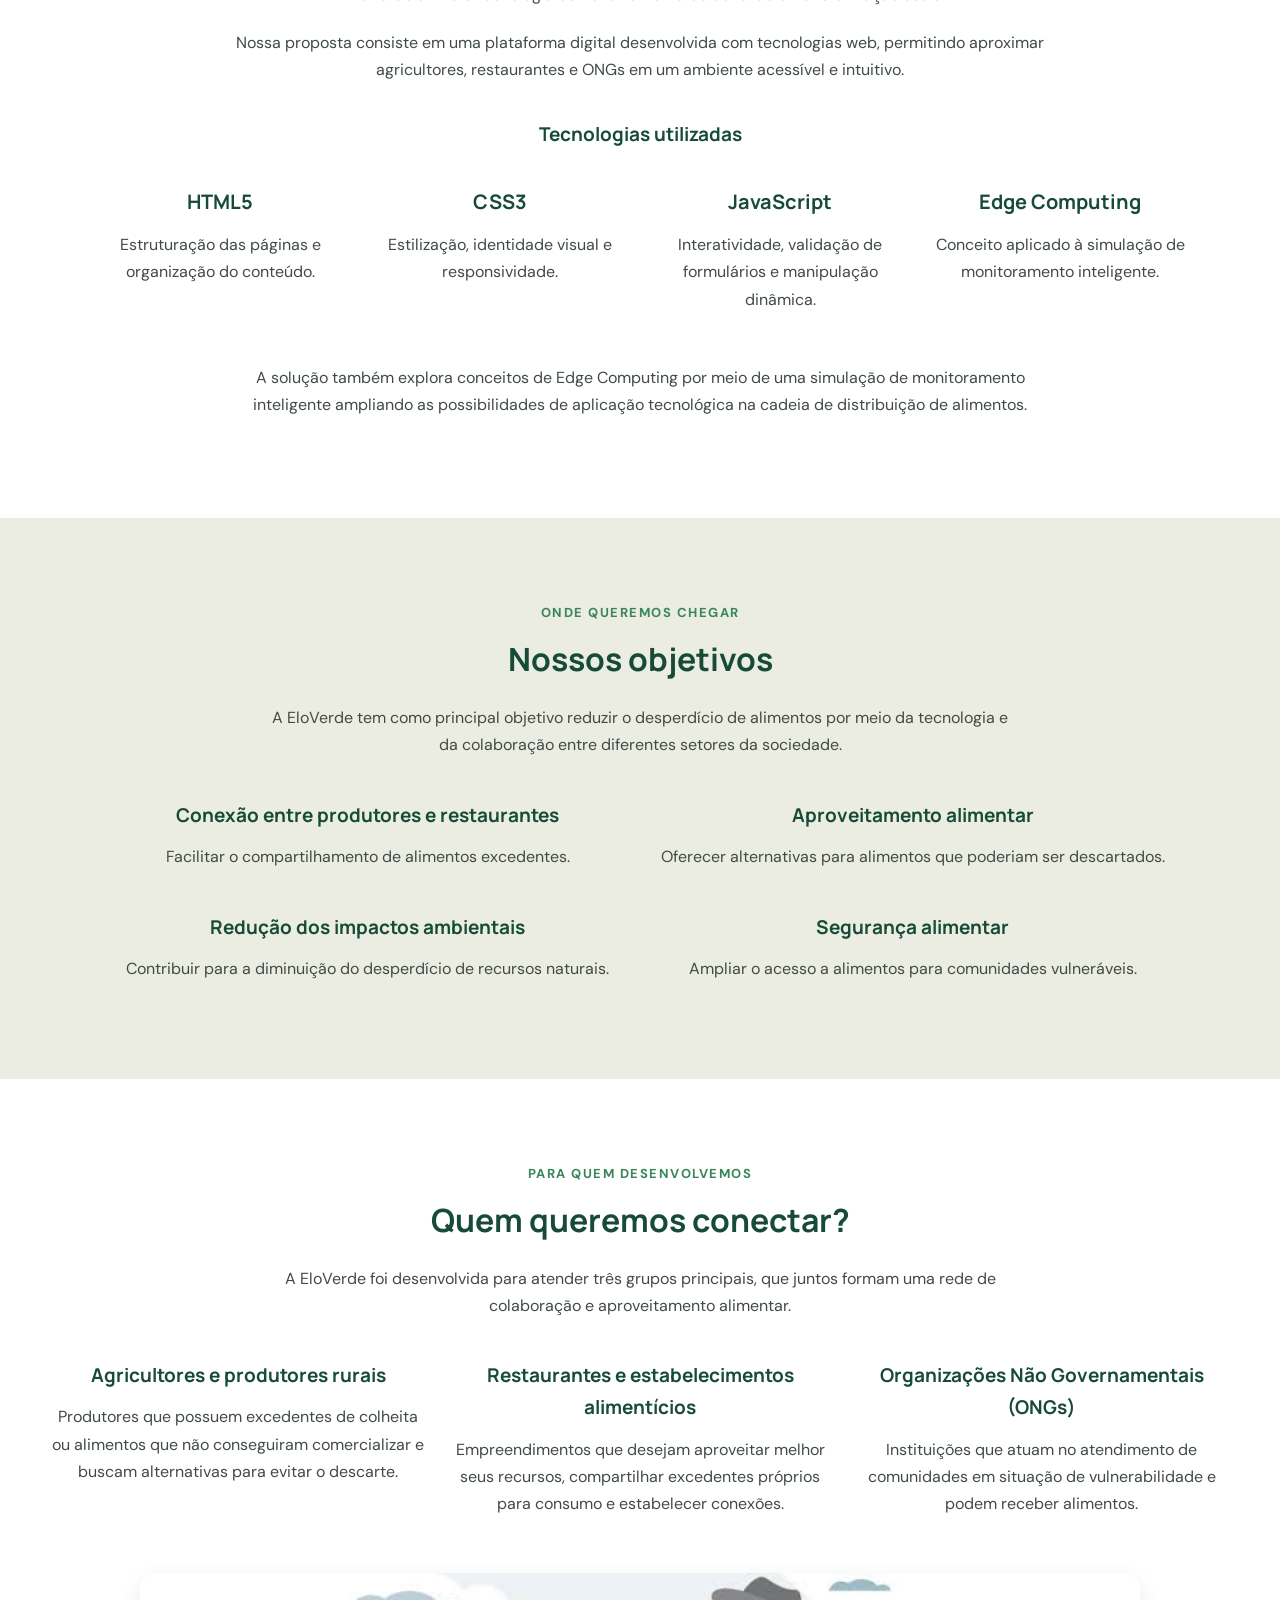
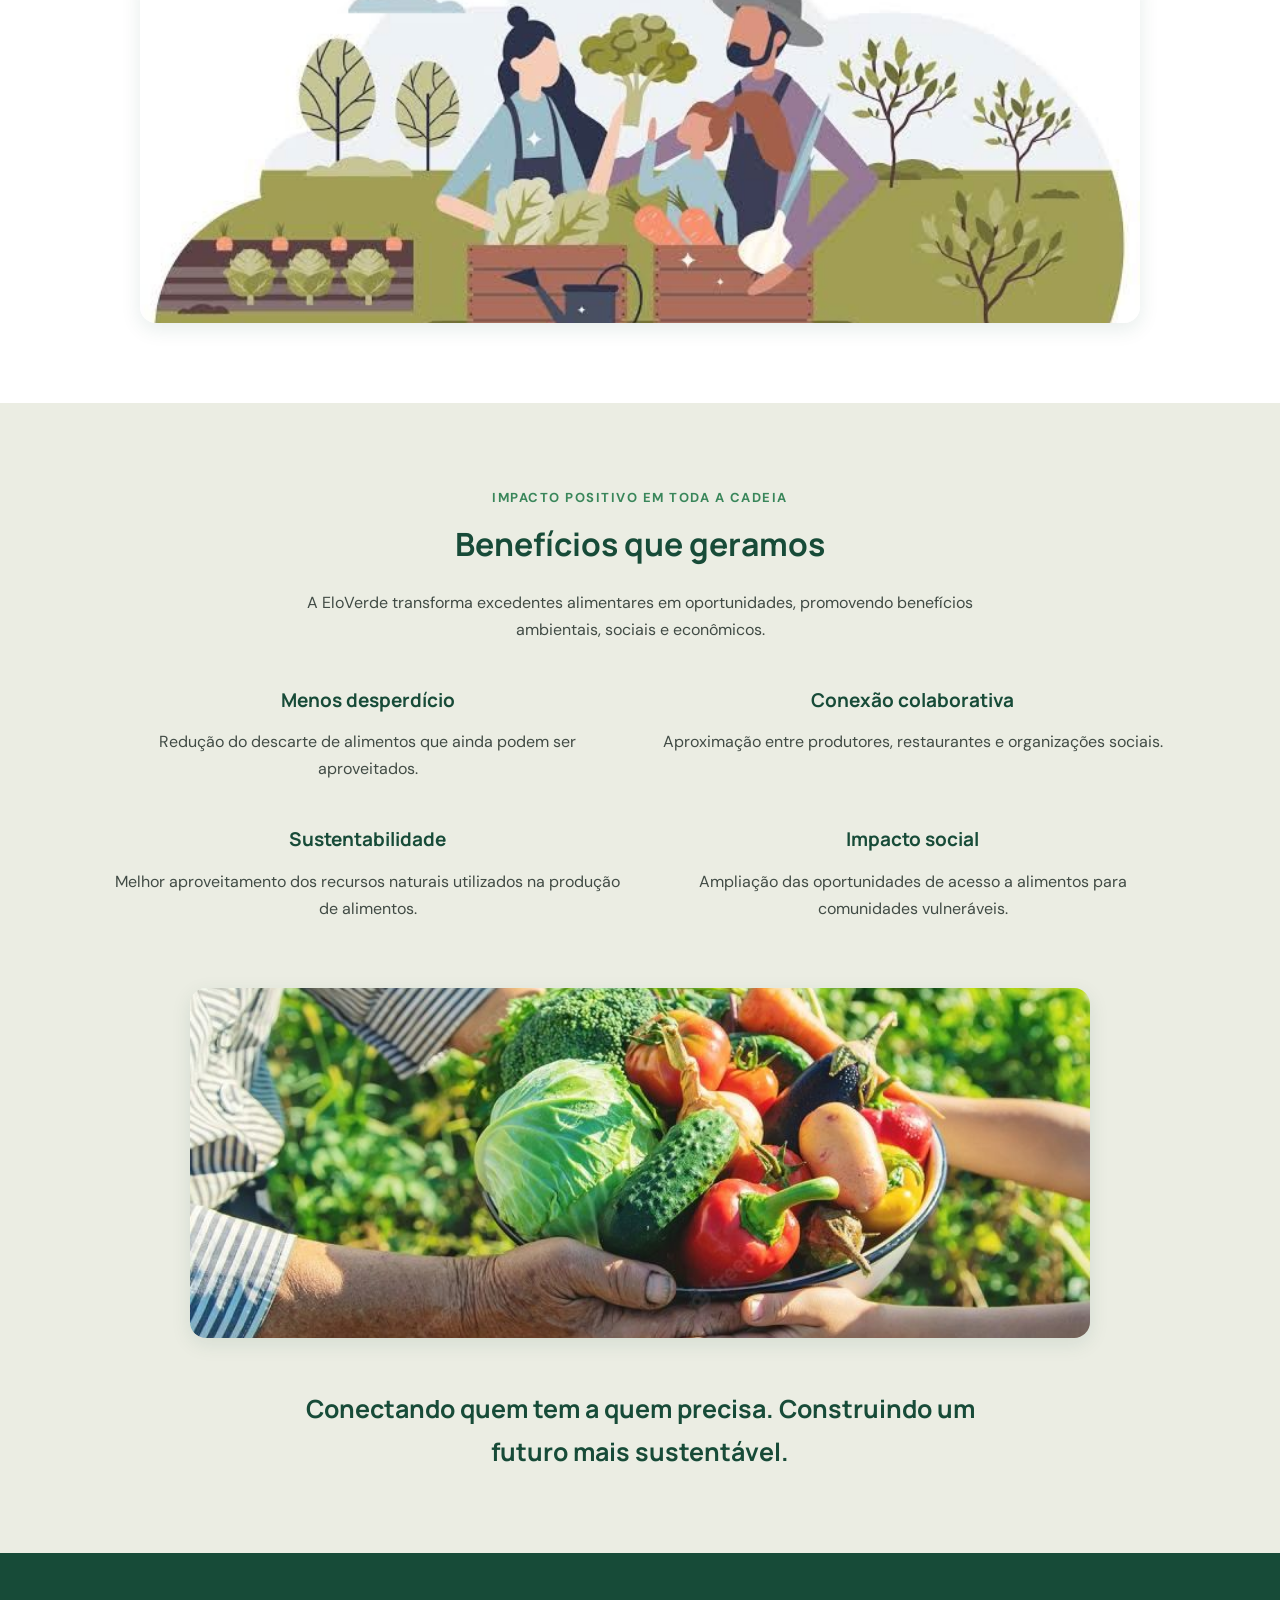
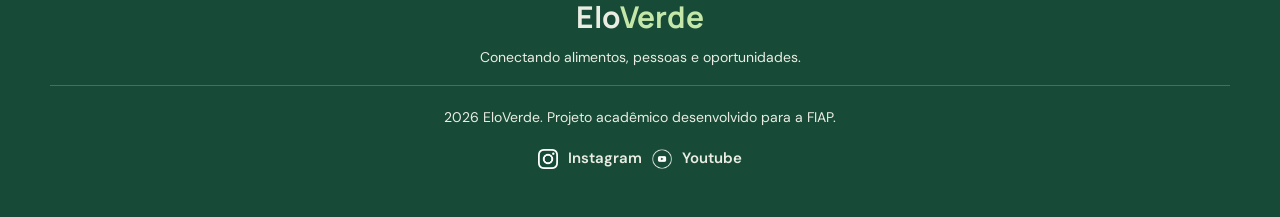
==== commit 32dca737: "feat: correção de direcionamento de script js" ====
--- a/index.html
+++ b/index.html
@@ -334,7 +334,7 @@
 
 
 
-    <script src="./js/script.js"></script>
+    <script src="/js/script.js"></script>
 
 </body>
 </html>
--- a/css/Style.css
+++ b/css/Style.css
@@ -440,3 +440,109 @@
     }
 
 }
+
+/* =========================================
+   11. SEÇÃO GALERIA (SLIDESHOW)
+========================================= */
+
+.galeria {
+    display: flex;
+    flex-direction: column;
+    align-items: center;
+    text-align: center;
+    padding-bottom: 150px;
+}
+
+.galeria .slide {
+    position: relative;
+}
+
+.galeria .slider {
+    overflow-x: hidden;
+    width: 900px;
+    border-radius: 20px;
+    scroll-behavior: smooth;
+}
+
+.galeria .content {
+    display: flex;
+    width: fit-content;
+}
+
+.galeria .content img {
+    width: 900px;
+    max-width: none;
+    height: 350px;
+    object-fit: cover;
+}
+
+.galeria button {
+    width: 60px;
+    height: 60px;
+    border-radius: 50%;
+    border: none;
+    background-color: var(--color-green-500);
+    color: whitesmoke;
+    position: absolute;
+    top: 50%;
+    cursor: pointer;
+}
+
+.galeria #previousSlide {
+    left: 0;
+    transform: translate(-50%, -50%);
+}
+
+.galeria #nextSlide {
+    right: 0;
+    transform: translate(50%, -50%);
+}
+
+.galeria button:hover {
+    background-color: var(--color-green-700);
+    transition: 0.4s;
+}
+
+.galeria button:focus-visible {
+    outline: 3px solid darkblue;
+    outline-offset: 3px;
+}
+
+.galeria .pause {
+    width: auto;
+    height: 36px;
+    padding: 0 16px;
+    border-radius: 20px;
+    font-size: 14px;
+    top: auto;
+    bottom: 0;
+    right: 0;
+    transform: translateY(calc(100% + 7px));
+}
+
+.galeria .length-dots {
+    position: absolute;
+    left: 50%;
+    bottom: 0;
+    transform: translate(-50%, 200%);
+    display: flex;
+    gap: 10px;
+}
+
+.galeria .dot {
+    display: inline-block;
+    width: 10px;
+    height: 10px;
+    border-radius: 50%;
+    background-color: cornflowerblue;
+}
+
+.galeria .dot.current {
+    background-color: darkblue;
+}
+
+@media (prefers-reduced-motion: reduce) {
+    .galeria .slider {
+        scroll-behavior: auto;
+    }
+}
